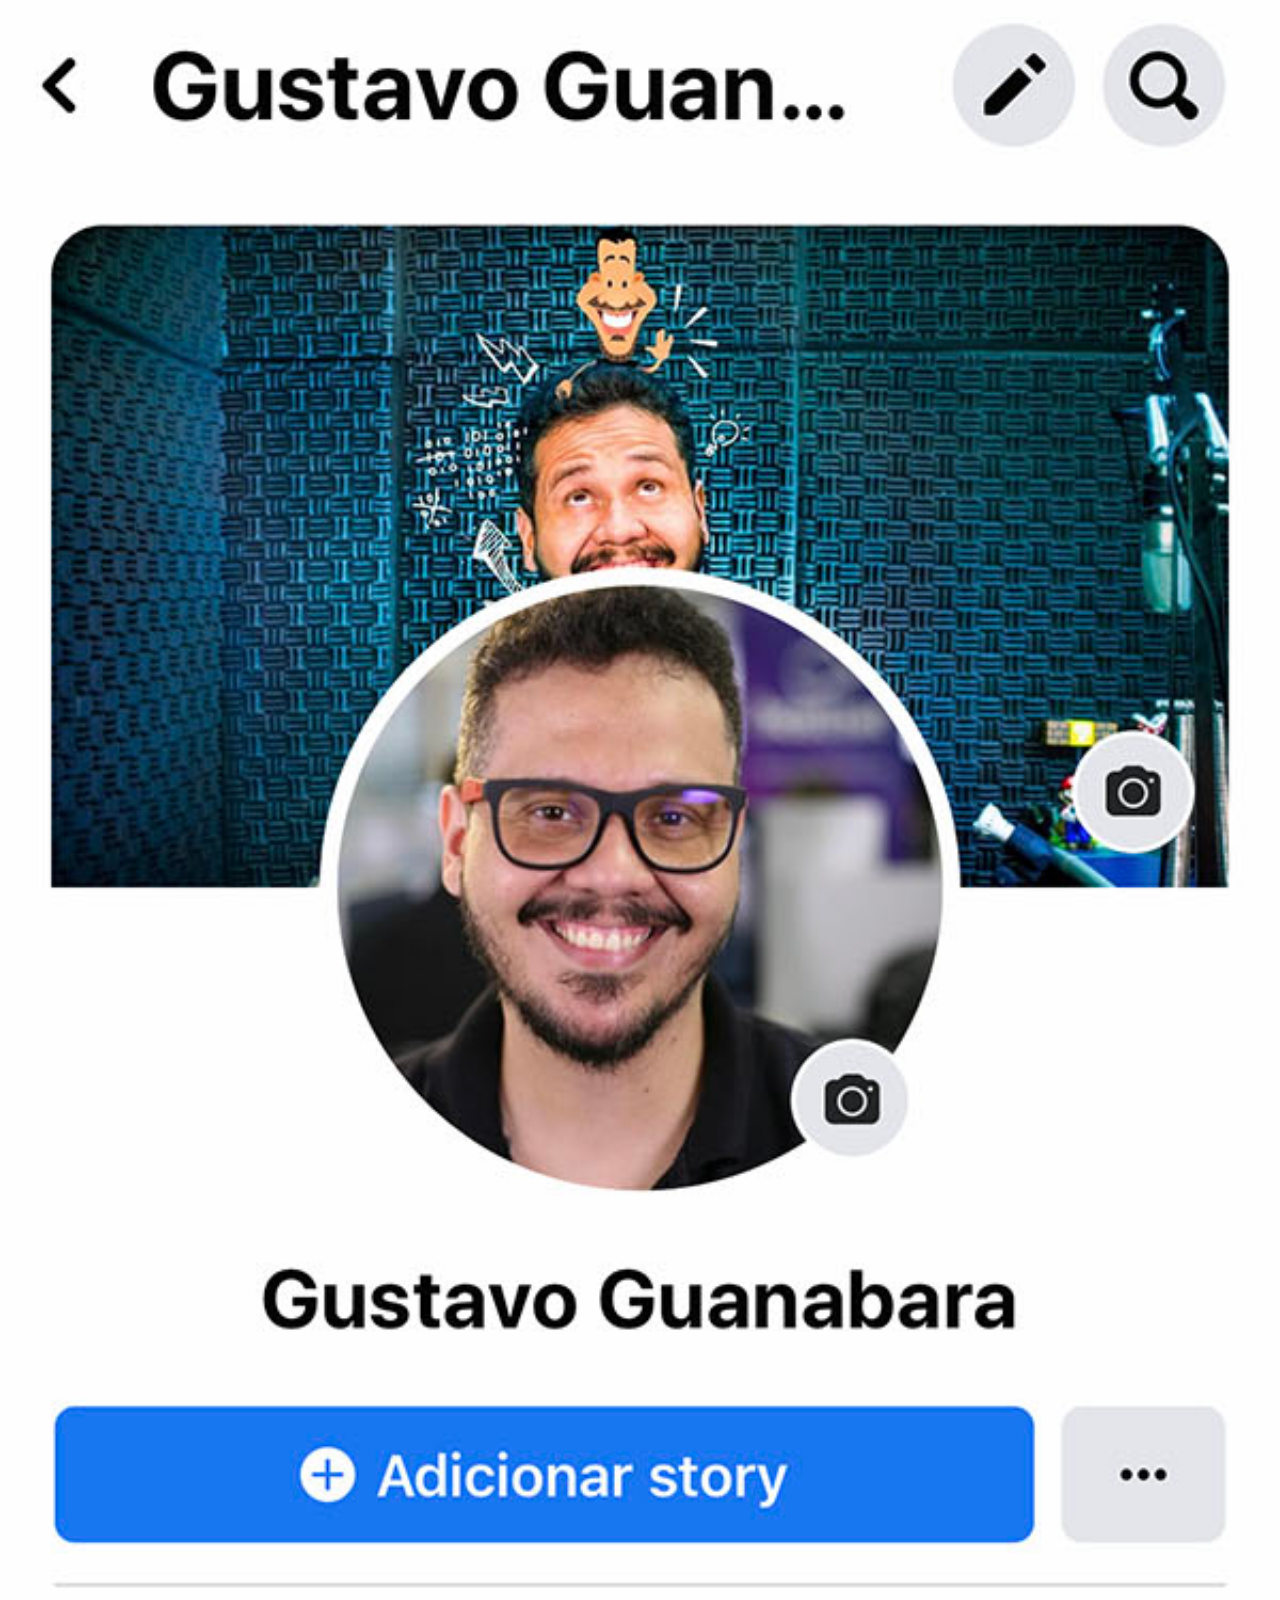
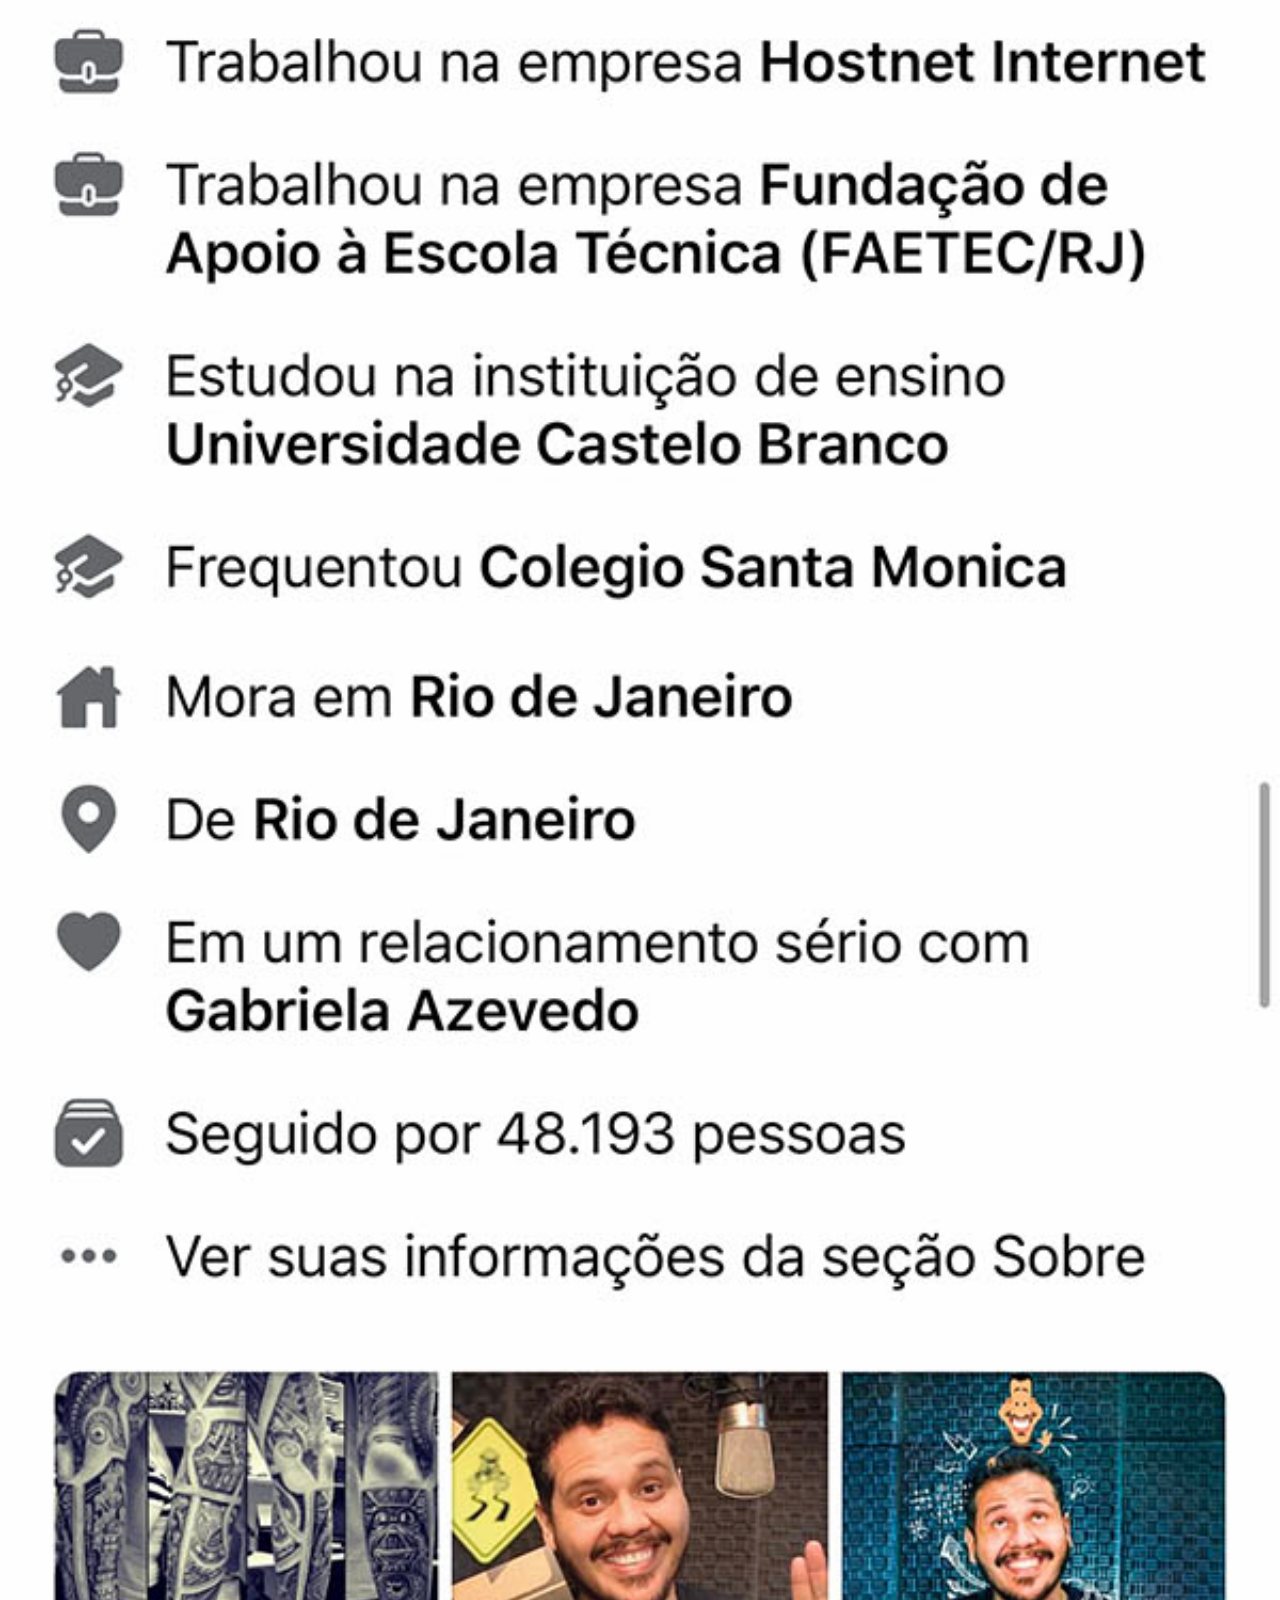
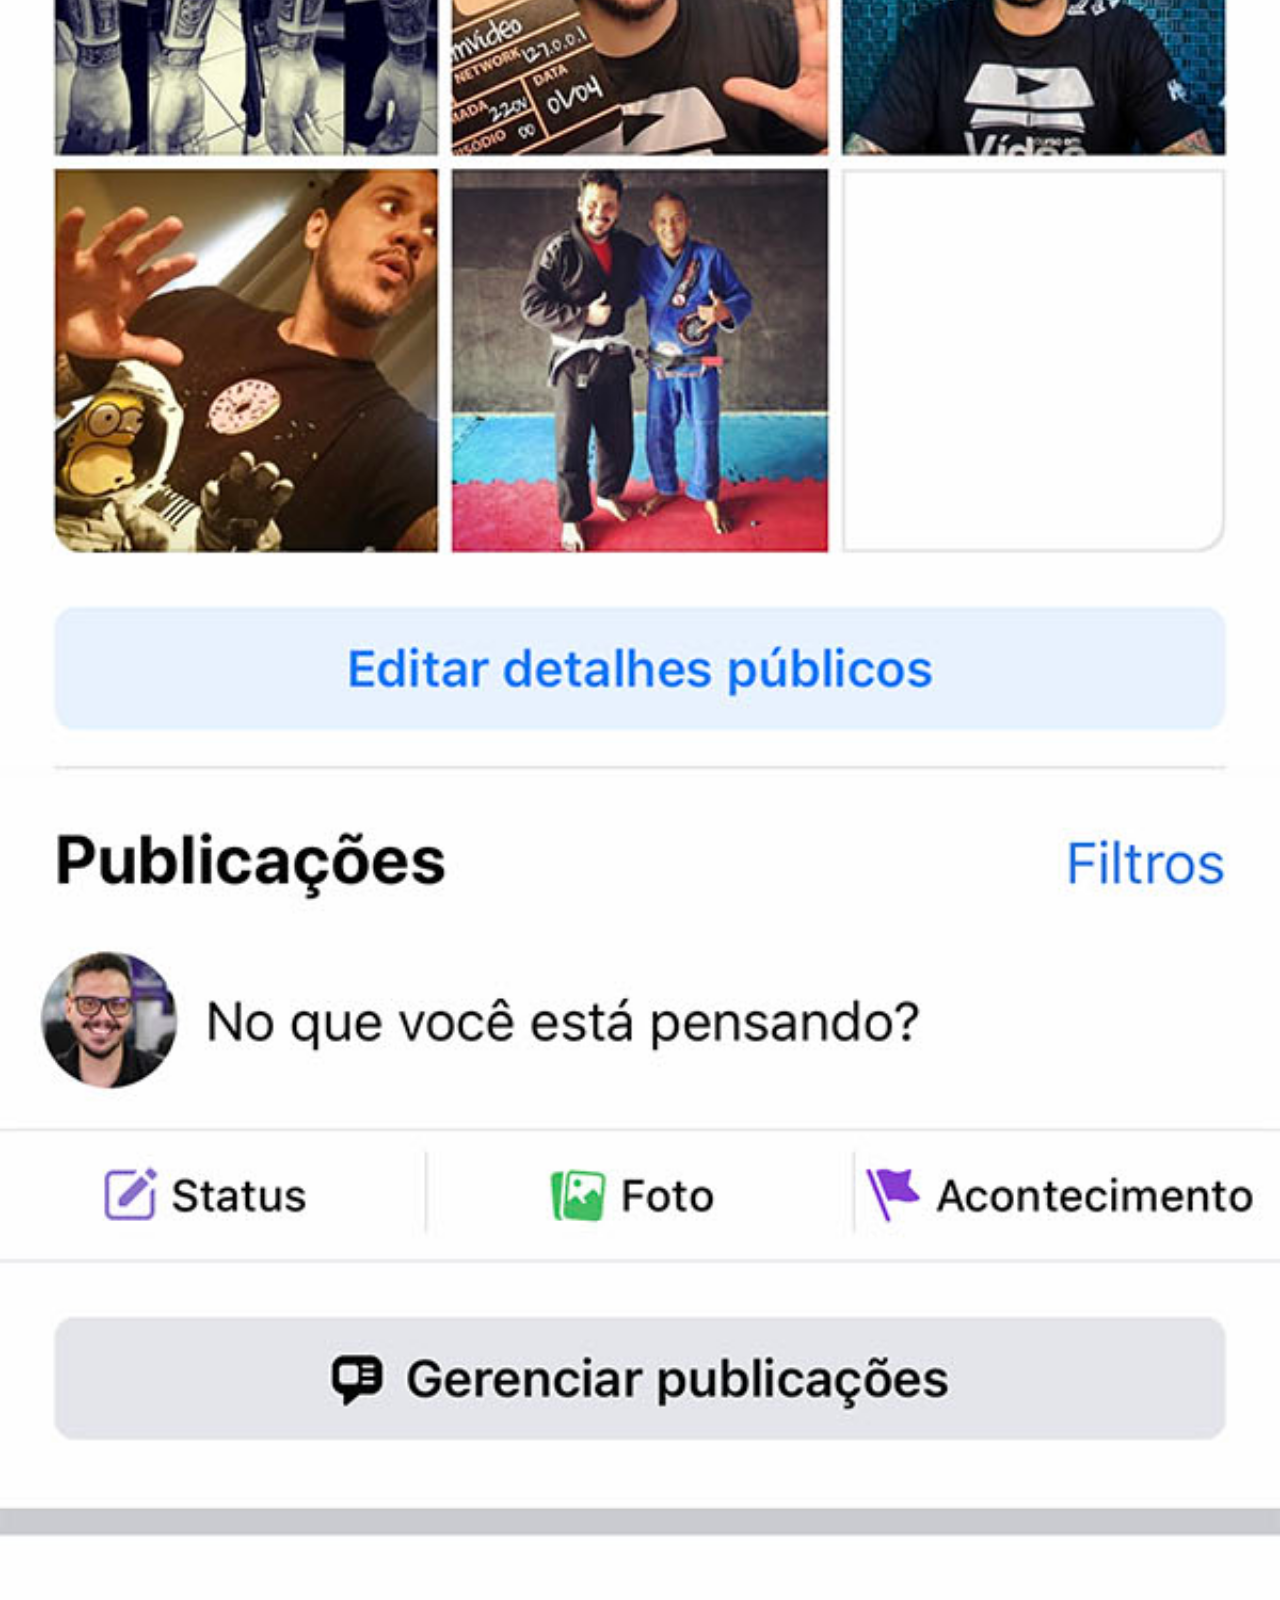
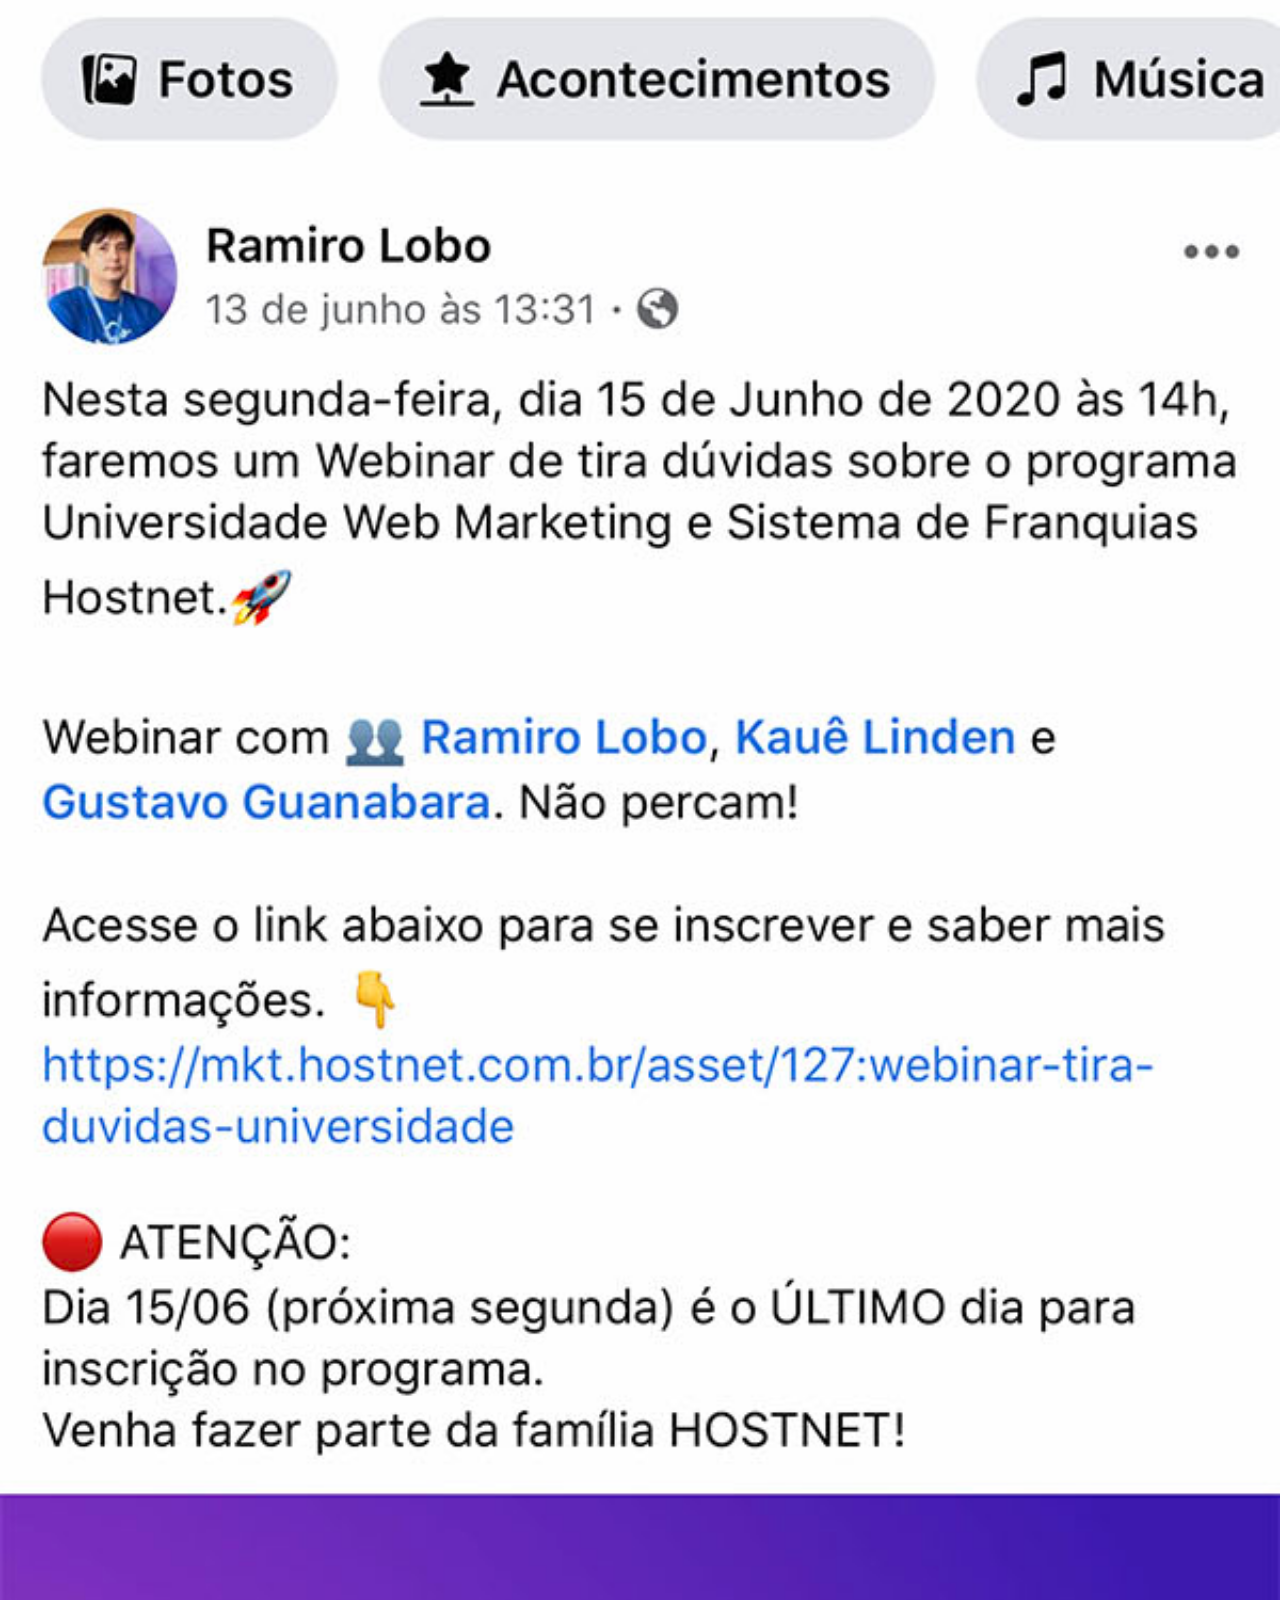
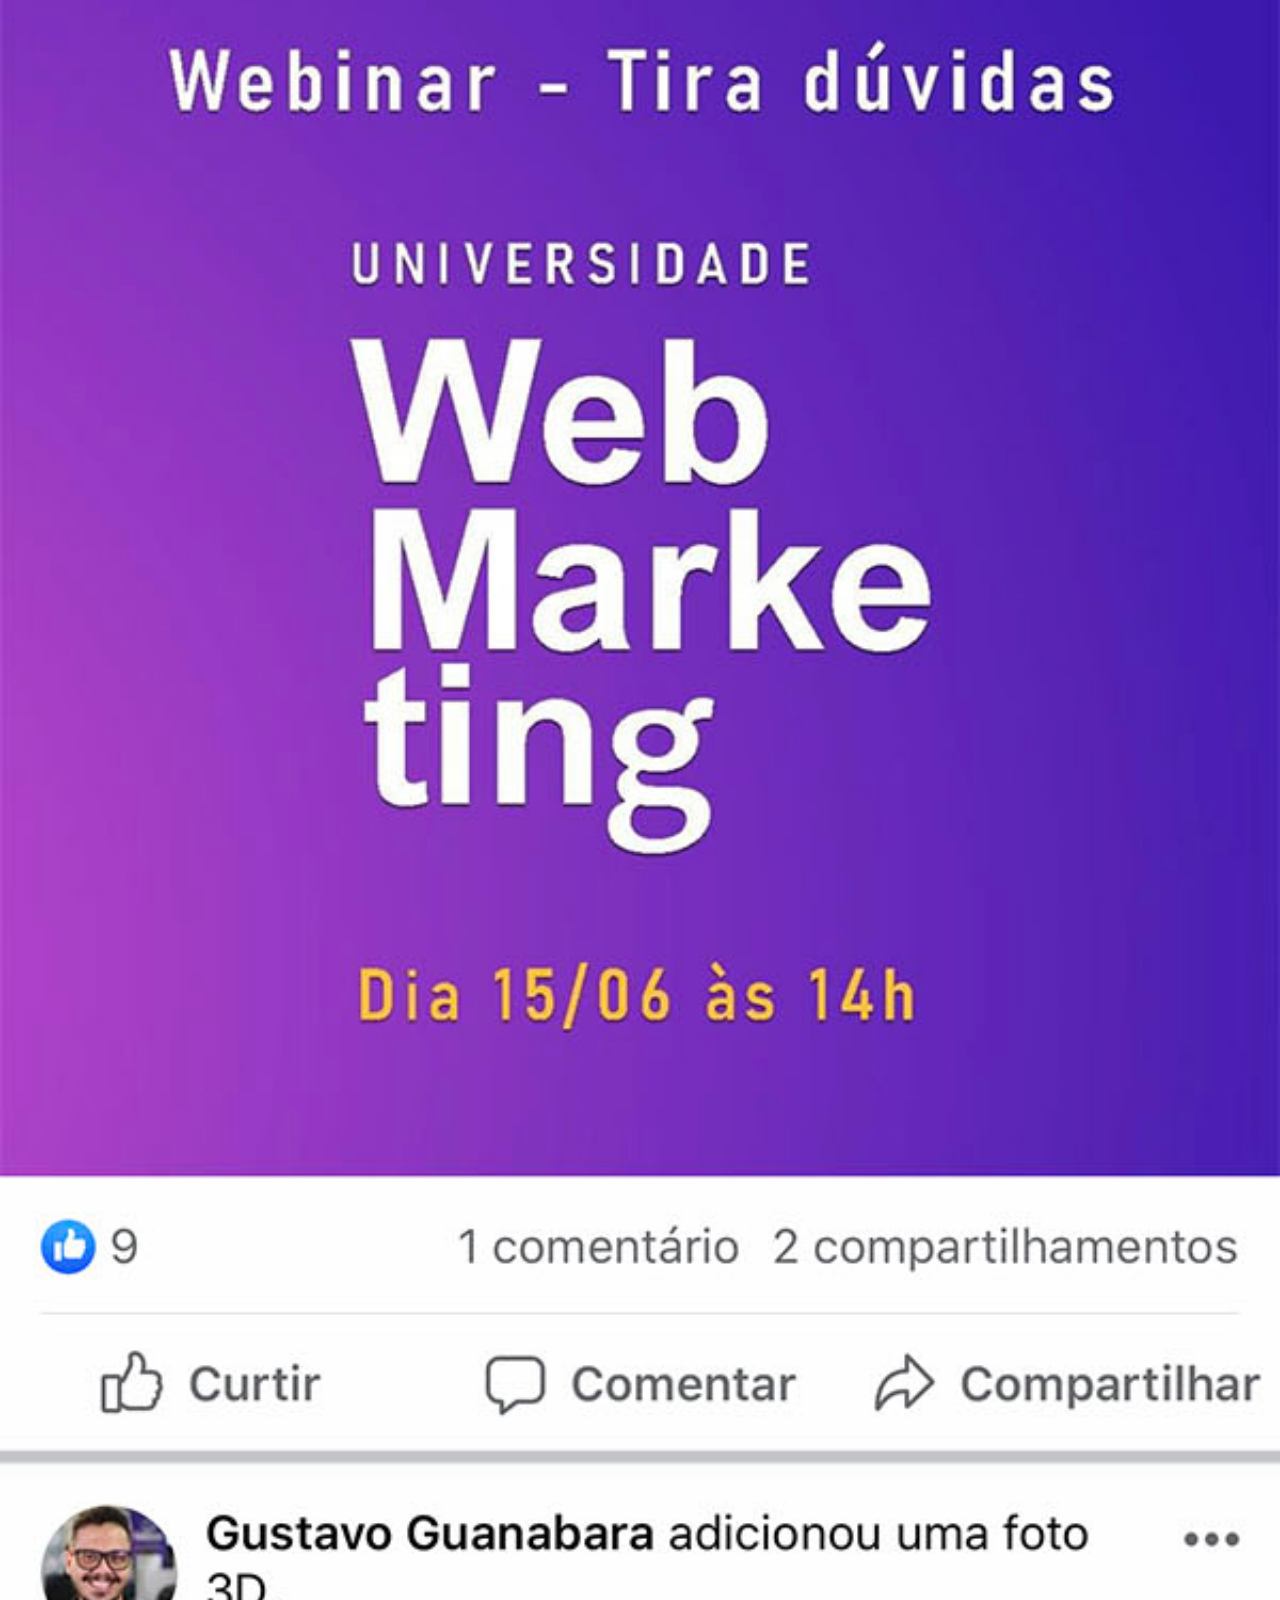
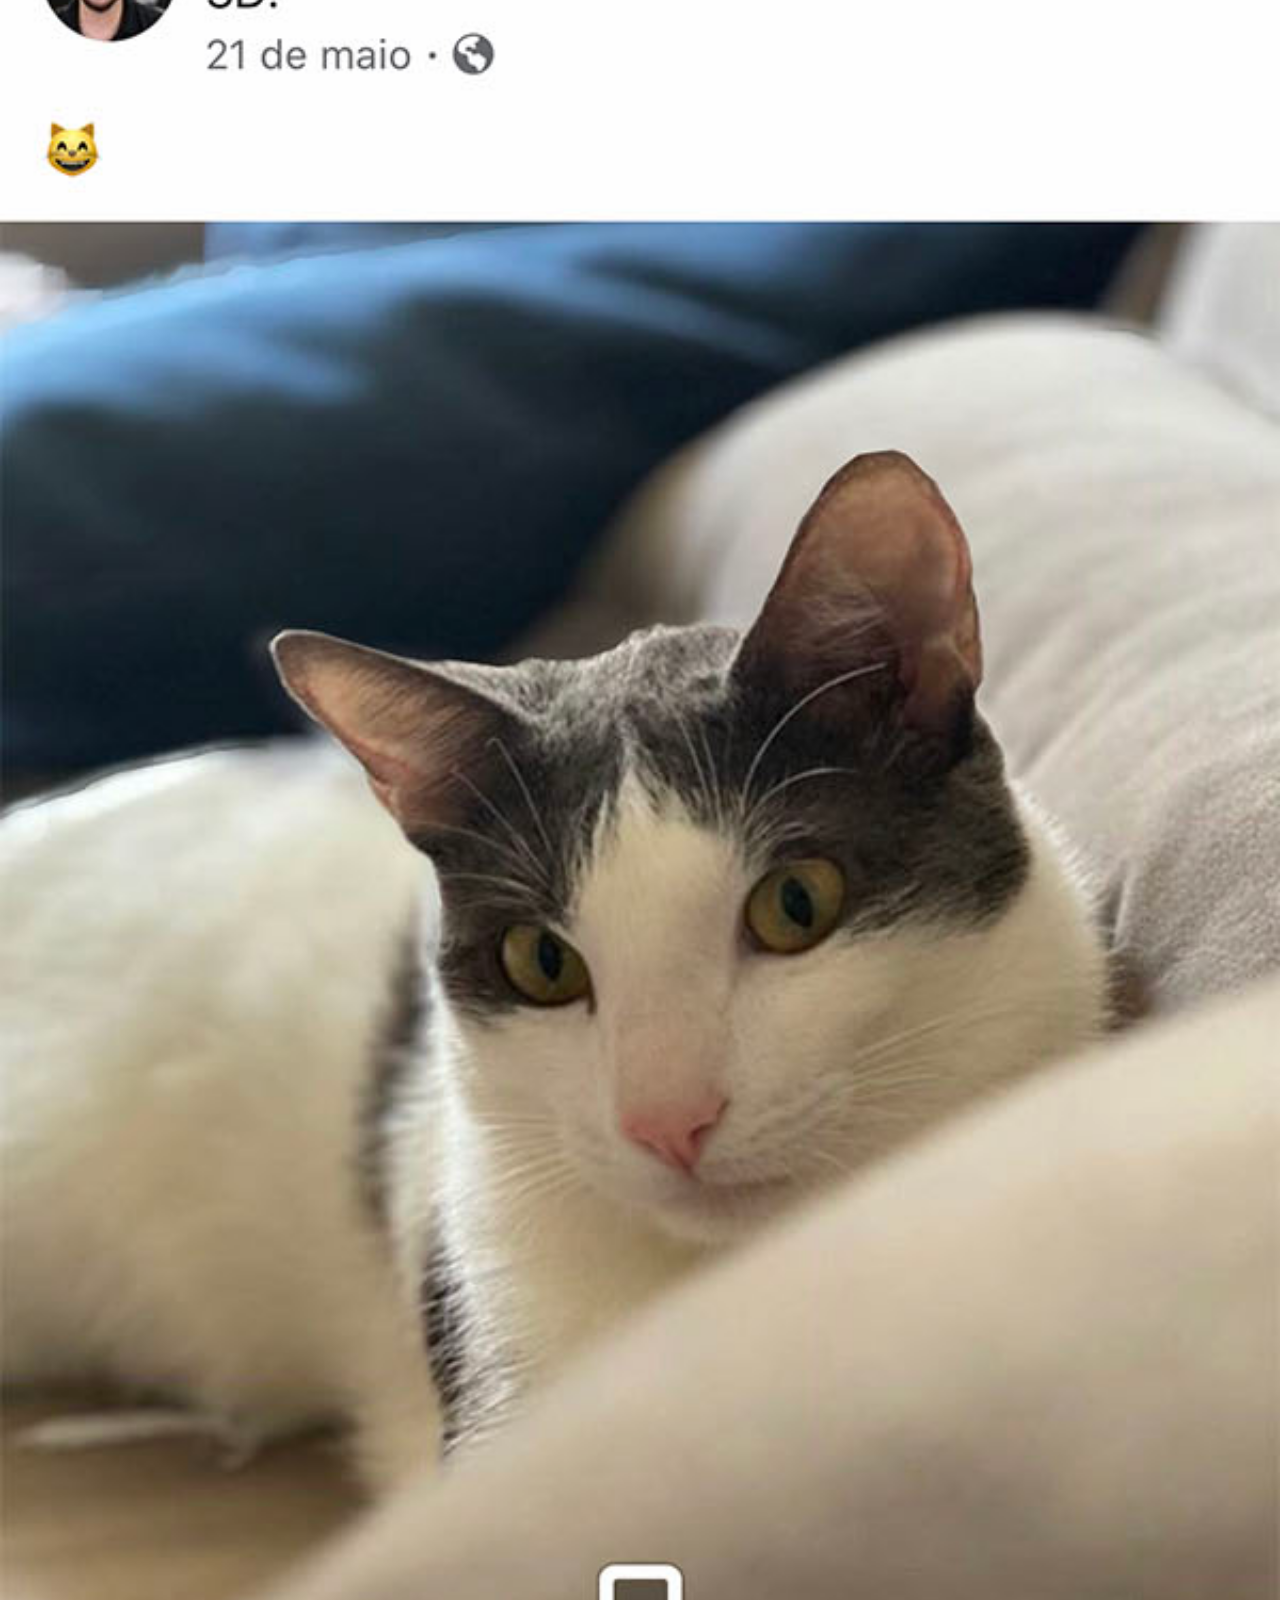
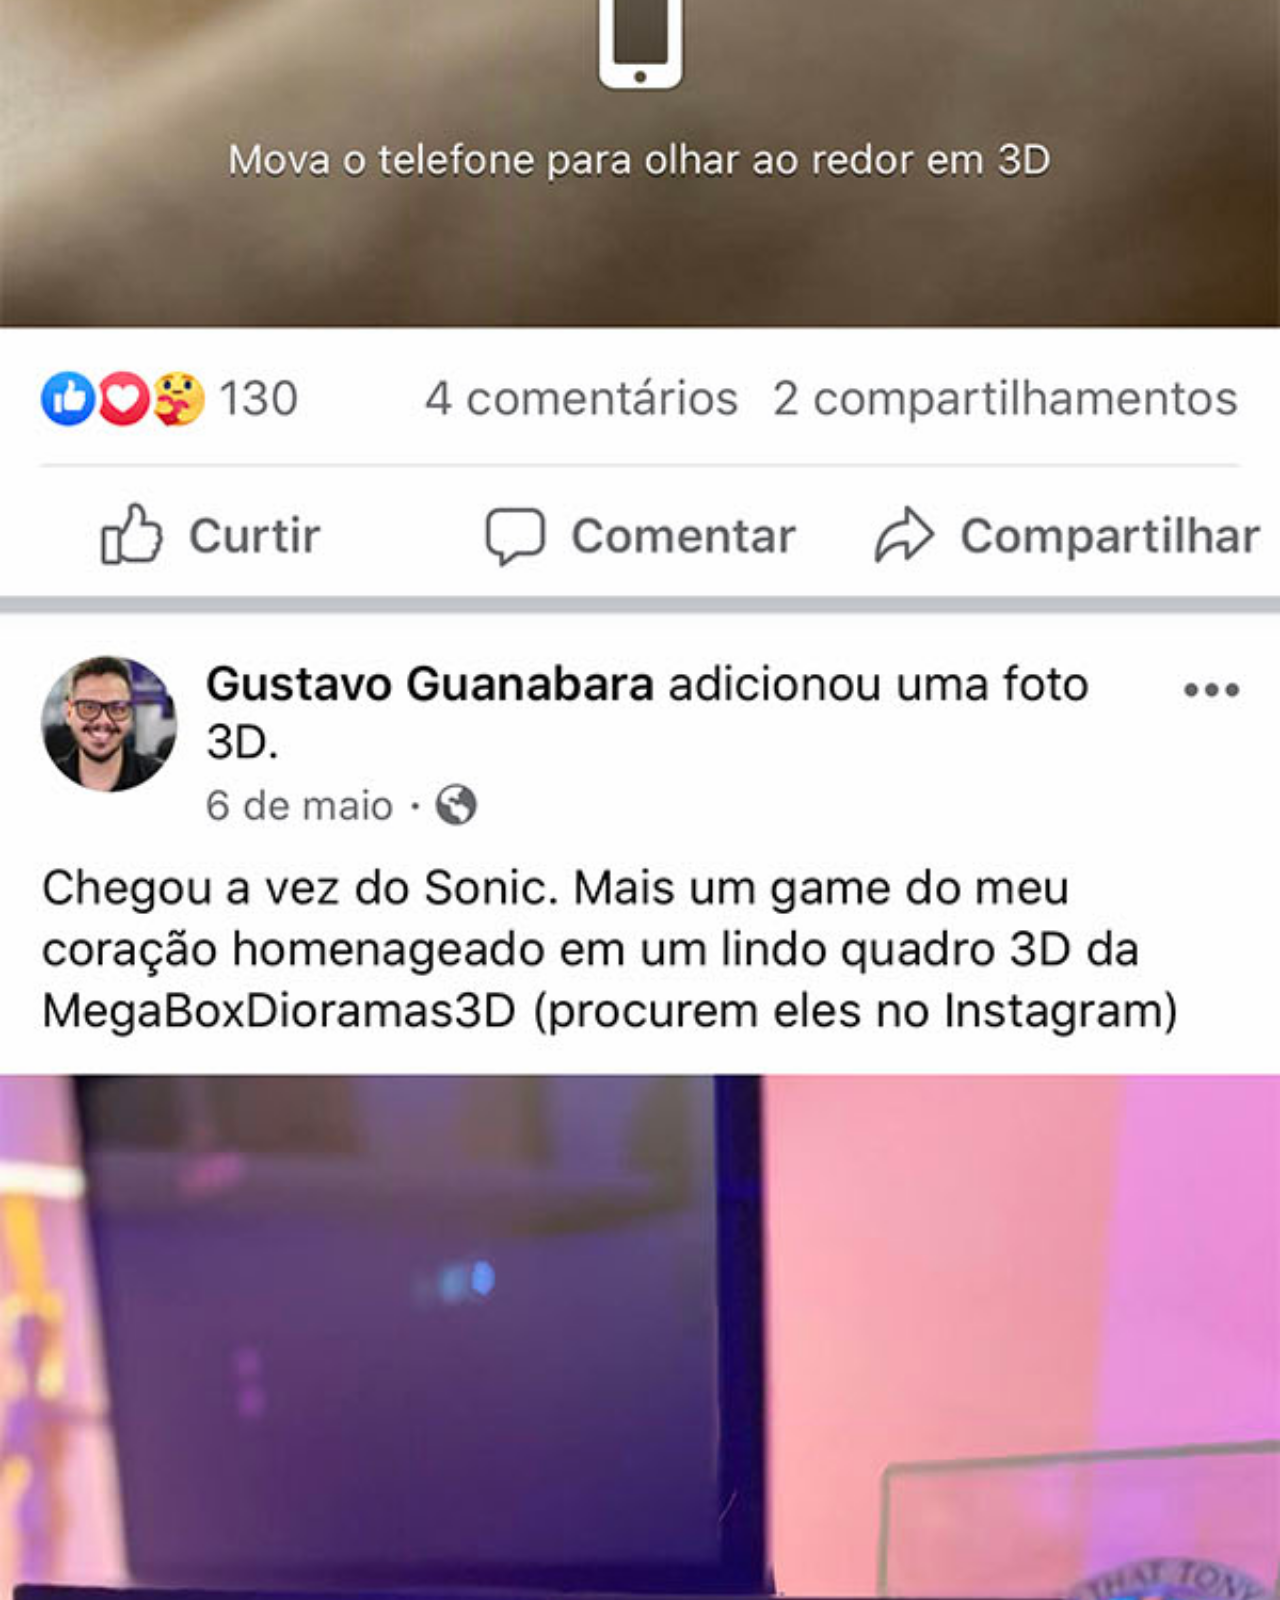
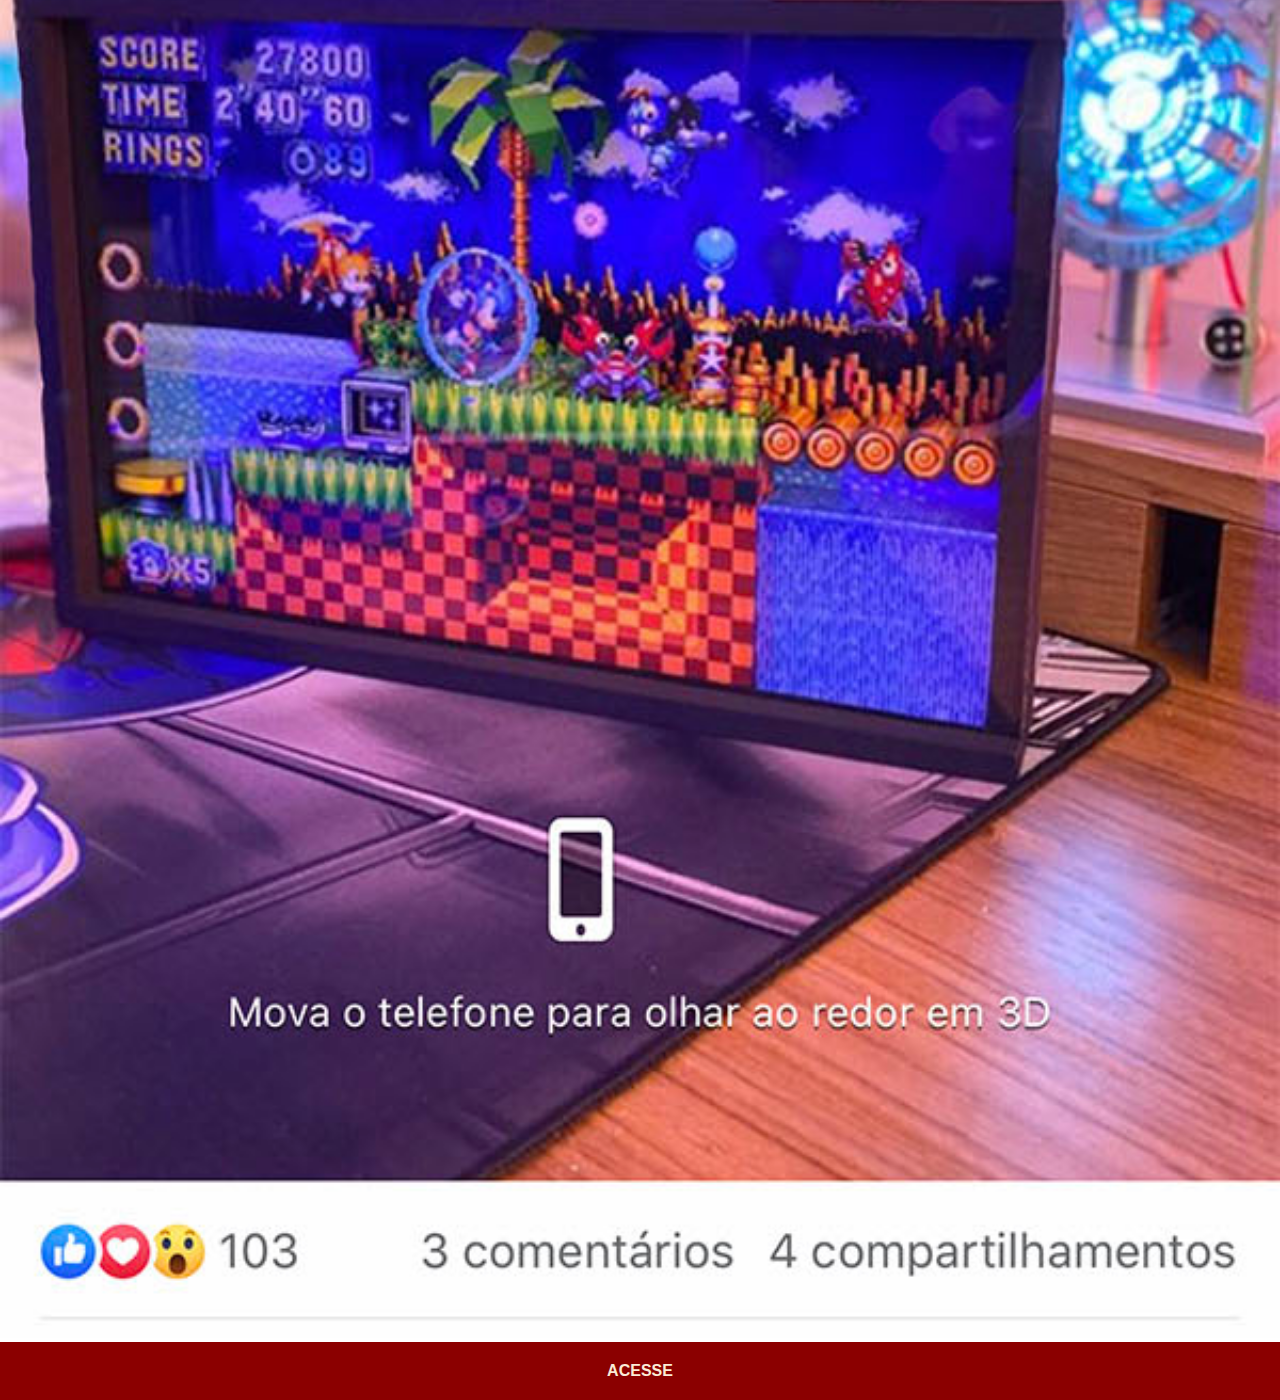
==== facebook.html @ 4cb3e511 "inclusão de telas" ====
<!DOCTYPE html>
<html lang="pt-br">
<head>
    <meta charset="UTF-8">
    <meta http-equiv="X-UA-Compatible" content="IE=edge">
    <meta name="viewport" content="width=device-width, initial-scale=1.0">
    <link rel="stylesheet" href="Style/social.css">
    <title>Facebook</title>
</head>
<body>
    <img src="Imagens/tela-facebook.jpg" alt="Facebook">
    <a href="https://pt-br.facebook.com/allan.neiva.7" target="_blank">ACESSE</a>
</body>
</html>
---- Style/social.css ----
@charset "UTF-8";

*{
    margin: 0px;
    padding: 0px;
    font-family: Arial, Helvetica, sans-serif;
}
img{
    width: 100vw;
    
}
a:hover{
    background-color: red;
}
::-webkit-scrollbar{
    width: 0px;
    height: 0px;
}

a{
    display: block;
    background-color: darkred;
    color: antiquewhite;
    padding: 20px;
    text-align: center;
    font-weight: bolder;
    text-decoration: none;
}
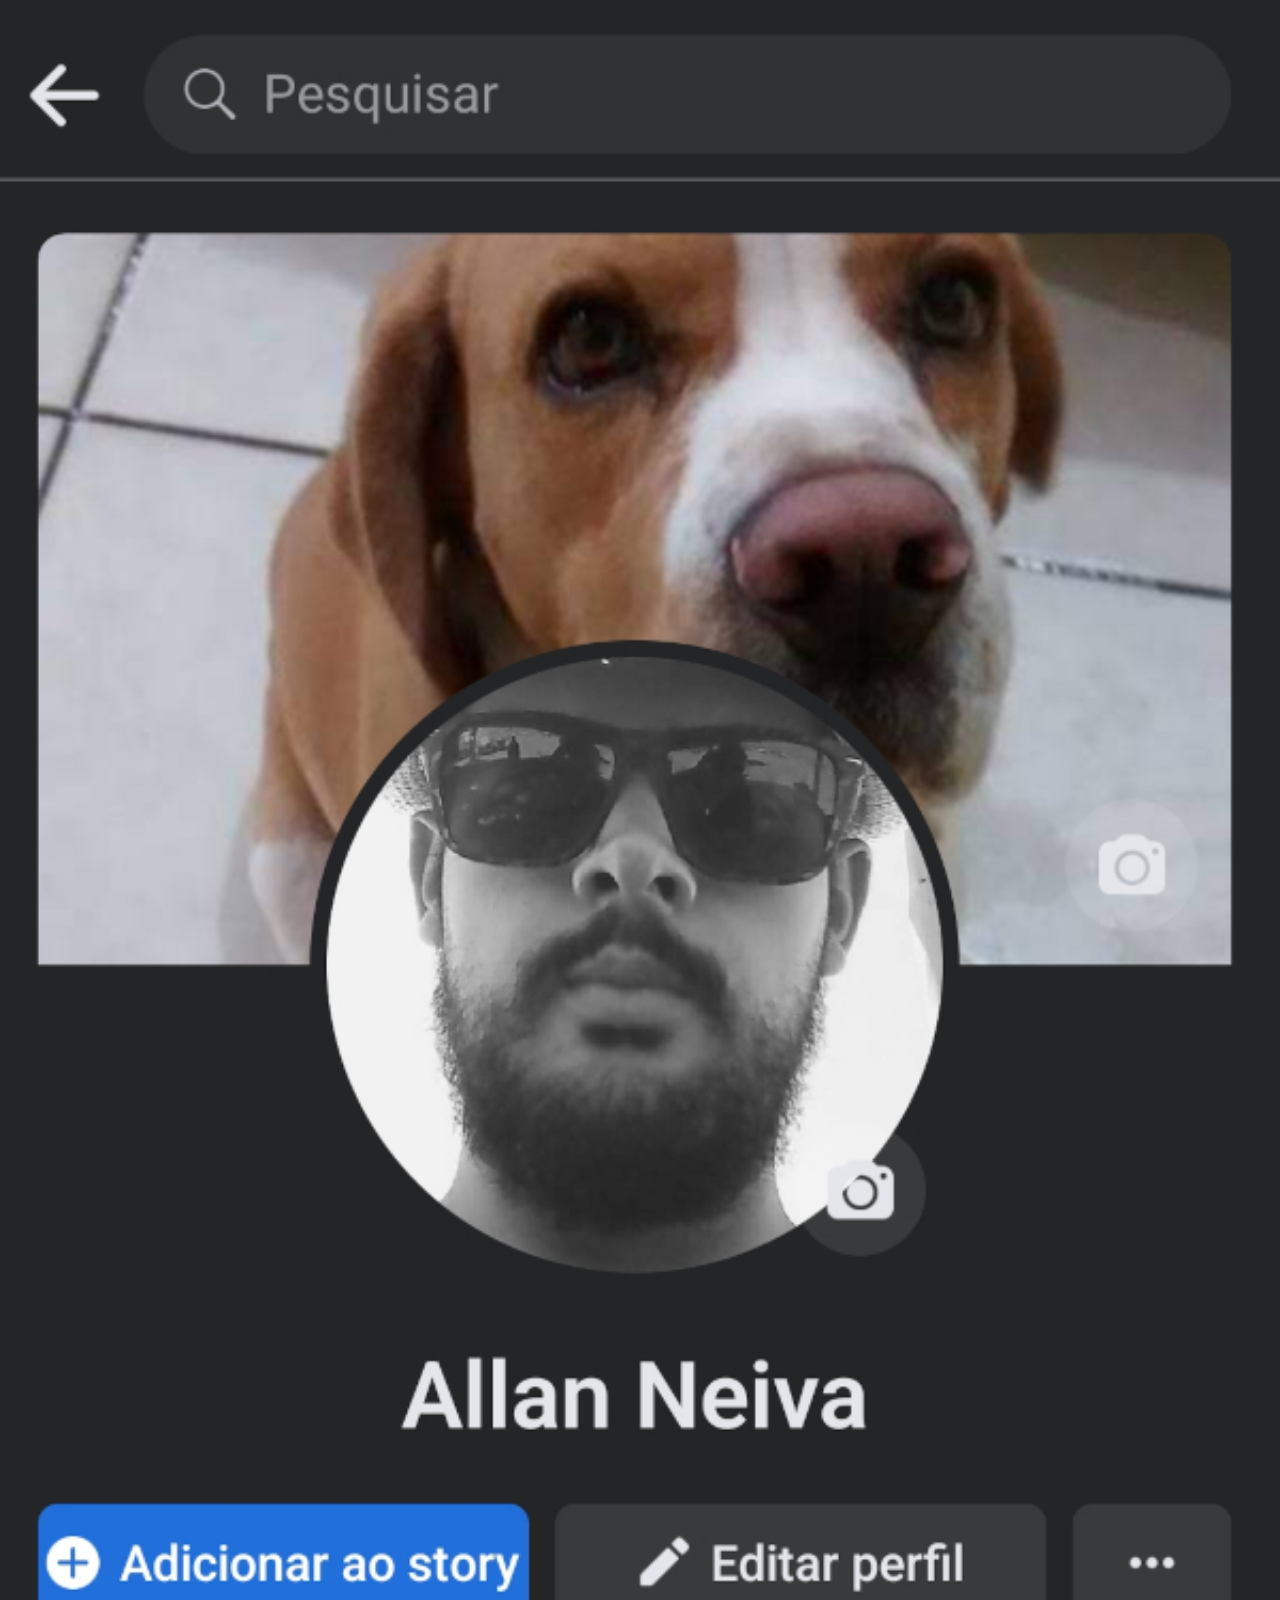
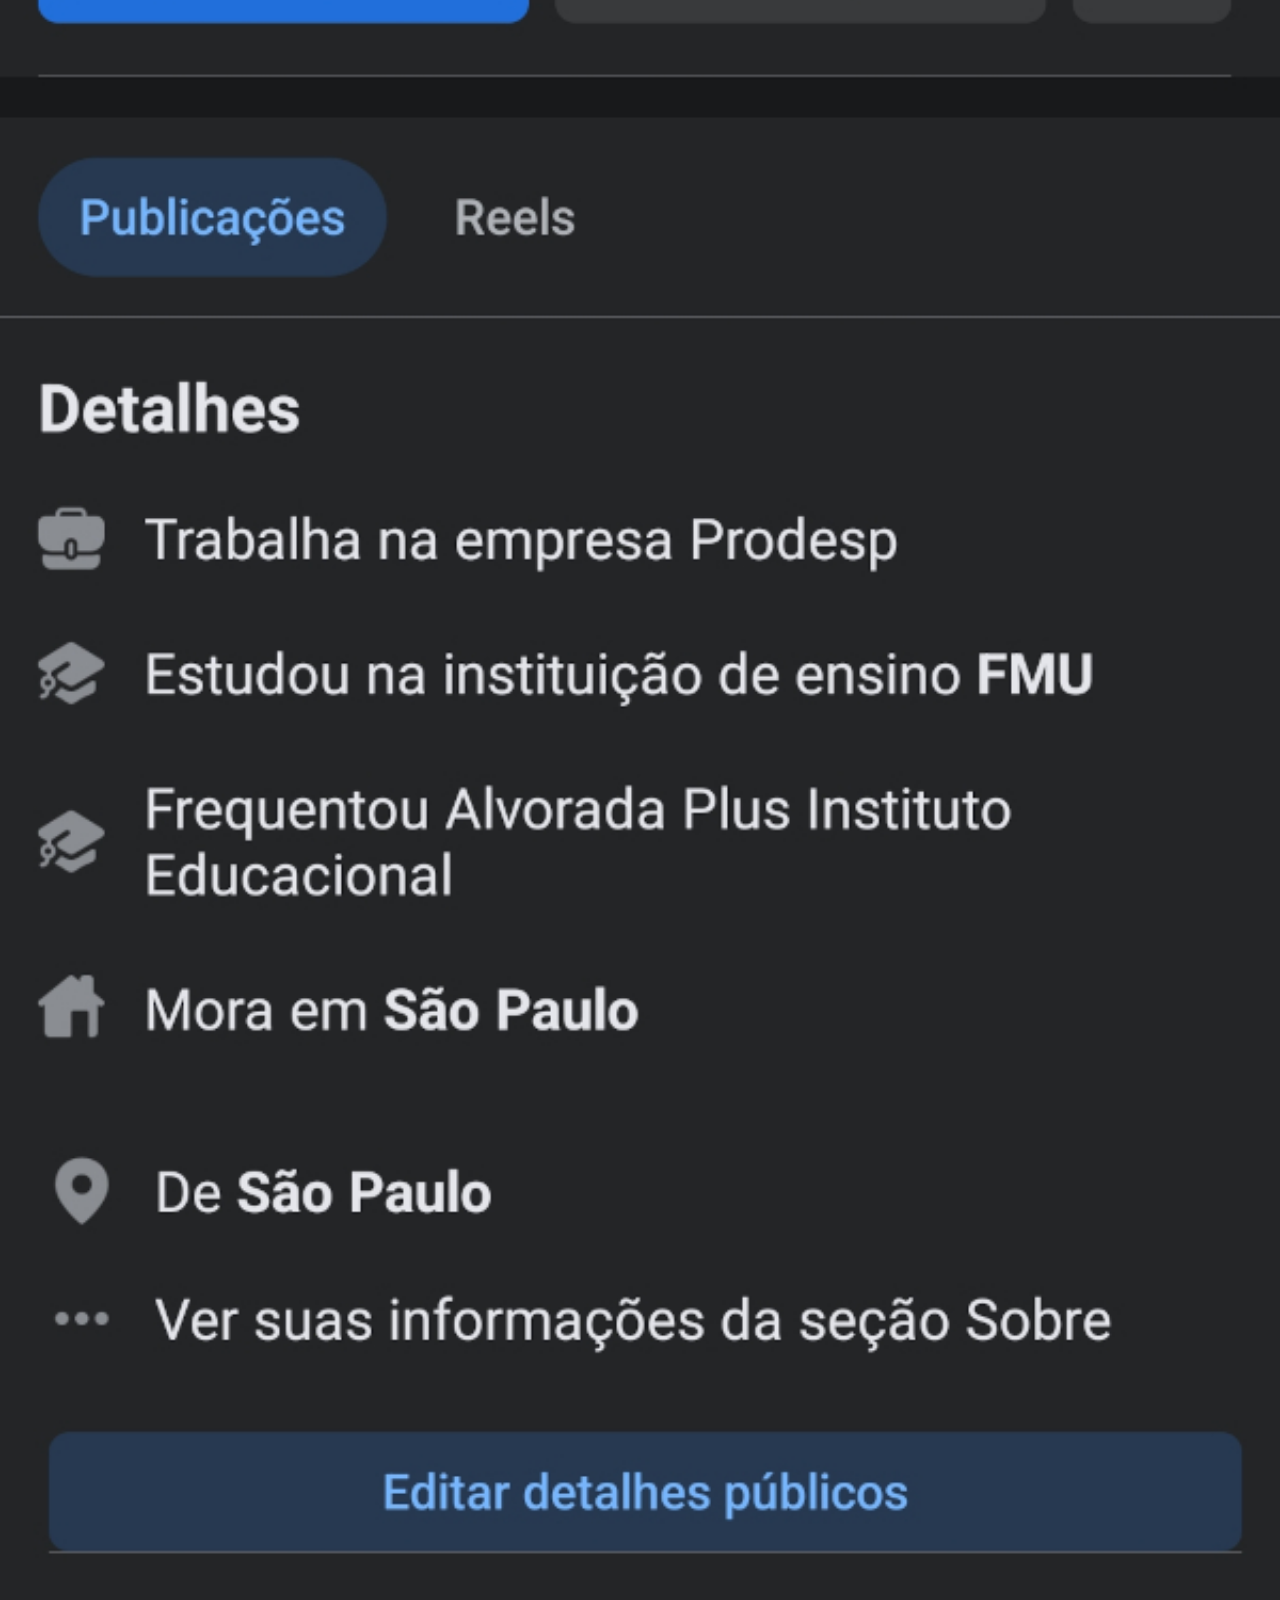
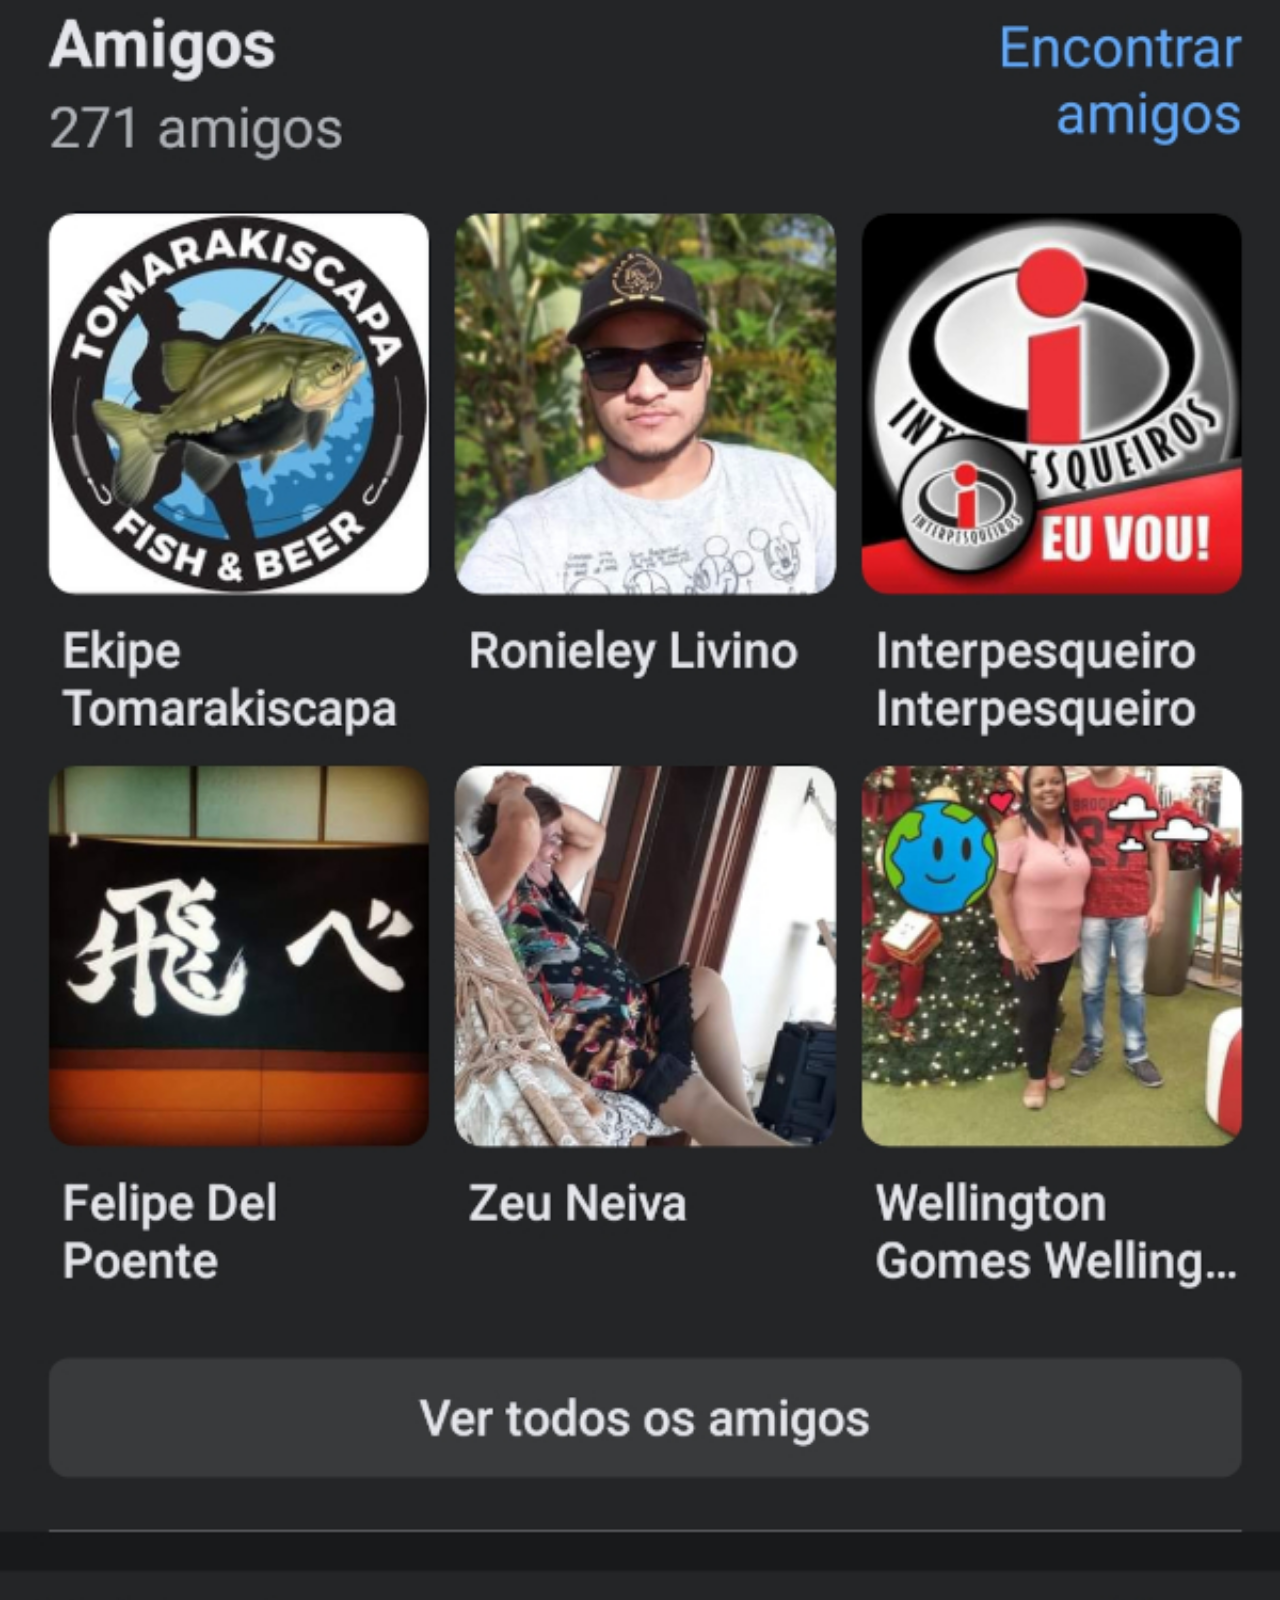
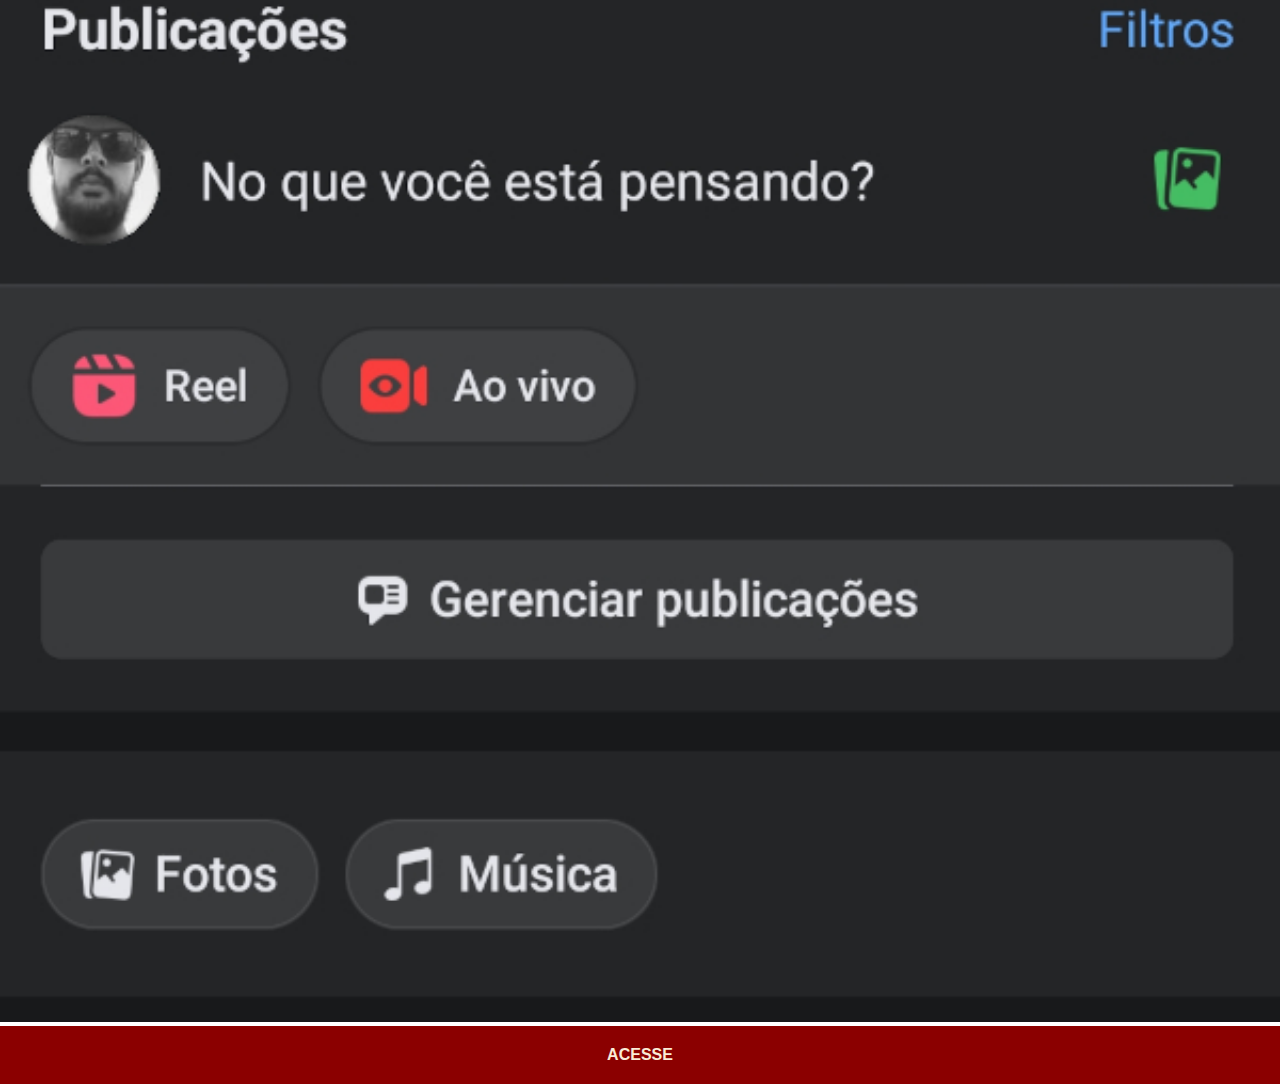
==== commit 6d653fd7: "finalizando projeto" ====
--- a/facebook.html
+++ b/facebook.html
@@ -8,7 +8,7 @@
     <title>Facebook</title>
 </head>
 <body>
-    <img src="Imagens/tela-facebook.jpg" alt="Facebook">
+    <img src="Imagens/face.jpg" alt="Facebook">
     <a href="https://pt-br.facebook.com/allan.neiva.7" target="_blank">ACESSE</a>
 </body>
 </html>